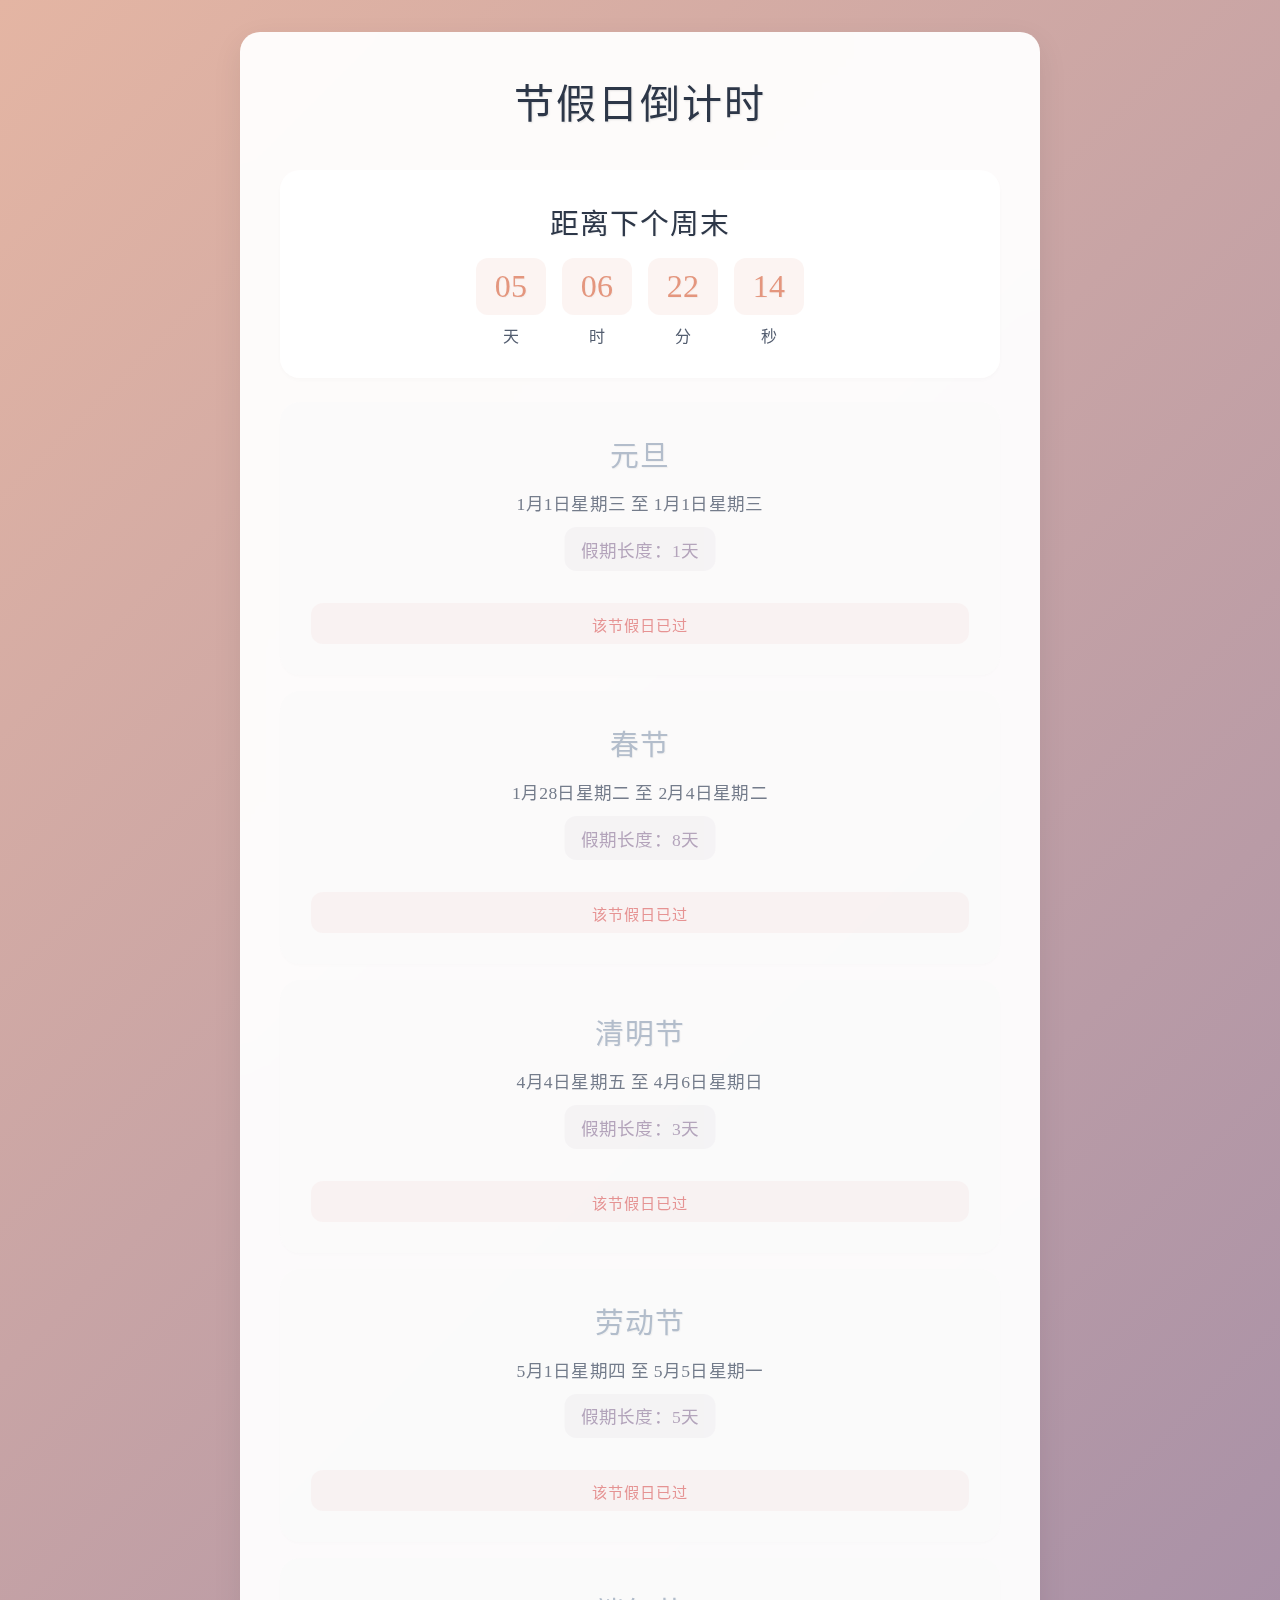
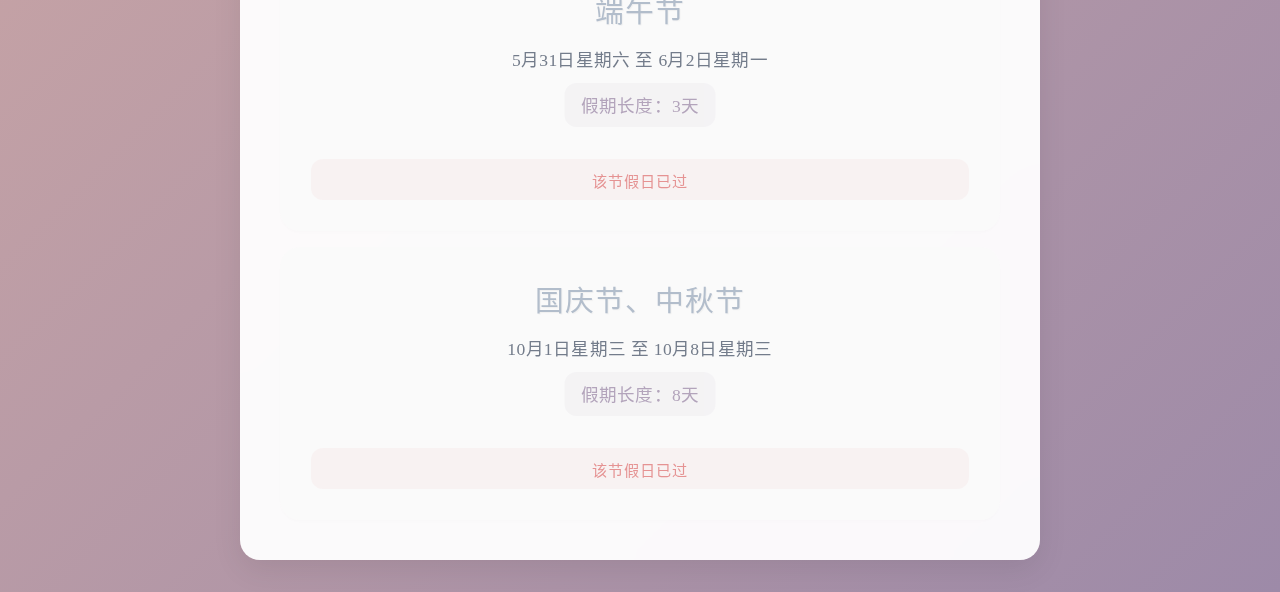
==== index.html @ cb2744f0 "init" ====
<!DOCTYPE html>
<html lang="zh-CN">
<head>
    <meta charset="UTF-8">
    <meta name="viewport" content="width=device-width, initial-scale=1.0">
    <title>节假日倒计时</title>
    <link rel="stylesheet" href="style.css">
</head>
<body>
    <div class="container">
        <h1>节假日倒计时</h1>
        <div class="countdown-container">
            <div class="countdown-item">
                <h2>距离下个周末</h2>
                <div id="weekend-countdown" class="countdown">
                    <div class="time-block">
                        <span id="weekend-days">--</span>
                        <label>天</label>
                    </div>
                    <div class="time-block">
                        <span id="weekend-hours">--</span>
                        <label>时</label>
                    </div>
                    <div class="time-block">
                        <span id="weekend-minutes">--</span>
                        <label>分</label>
                    </div>
                    <div class="time-block">
                        <span id="weekend-seconds">--</span>
                        <label>秒</label>
                    </div>
                </div>
            </div>
            <div id="all-holidays" class="all-holidays">
                <!-- 节假日倒计时将在这里动态生成 -->
            </div>
        </div>
    </div>
    <script src="script.js"></script>
</body>
</html>
---- style.css ----
* {
    margin: 0;
    padding: 0;
    box-sizing: border-box;
}

:root {
    /* 主色调 - 更暗淡的色调 */
    --primary-color: #E4967E;    /* 暗淡的珊瑚色 */
    --secondary-color: #9D8AA8;  /* 暗淡的紫色 */
    --accent-color: #E48E8E;     /* 暗淡的玫瑰色 */
    
    /* 背景渐变 - 更柔和的过渡 */
    --background-gradient: linear-gradient(135deg, #E4B5A3 0%, #9D8AA8 100%);
    
    /* 卡片和文字颜色 - 更深更醒目 */
    --card-background: rgba(255, 255, 255, 0.95);
    --text-primary: #2D3748;     /* 更深的主标题色 */
    --text-secondary: #4A5568;   /* 更深的次要文字 */
    --text-muted: #718096;      /* 更深的提示文字 */
    
    /* 状态颜色 - 更醒目 */
    --past-color: #A0AEC0;      /* 更深的过期色 */
    --error-color: #E07A7A;     /* 更深的错误色 */
    --success-color: #DD8165;   /* 更深的成功色 */
    
    /* 阴影和圆角 */
    --shadow-sm: 0 2px 4px rgba(0, 0, 0, 0.02);
    --shadow-md: 0 4px 6px rgba(0, 0, 0, 0.05);
    --shadow-lg: 0 10px 30px rgba(0, 0, 0, 0.08);
    --border-radius: 20px;
}

/* 设置全局字体 */
@import url('https://fonts.googleapis.com/css2?family=Caveat:wght@400;500;600;700&family=ZCOOL+XiaoWei&family=Ma+Shan+Zheng&display=swap');

body {
    font-family: 'Ma Shan Zheng', 'ZCOOL XiaoWei', cursive;
    background: var(--background-gradient);
    min-height: 100vh;
    display: flex;
    justify-content: center;
    align-items: flex-start;
    padding: 2rem 1rem;
    color: var(--text-primary);
    letter-spacing: 0.3px;
}

.container {
    background: var(--card-background);
    padding: 2.5rem;
    border-radius: var(--border-radius);
    box-shadow: var(--shadow-lg);
    width: 100%;
    max-width: 800px;
    margin: 0 auto;
    backdrop-filter: blur(10px);
}

h1 {
    text-align: center;
    margin-bottom: 2.5rem;
    color: var(--text-primary);
    font-size: 2.5rem;
    font-weight: normal;
    letter-spacing: 2px;
    font-family: 'Ma Shan Zheng', cursive;
    text-shadow: 1px 1px 2px rgba(0, 0, 0, 0.1);  /* 添加轻微文字阴影 */
}

.countdown-container {
    display: flex;
    flex-direction: column;
    gap: 1.5rem;
}

.countdown-item {
    background: white;
    padding: 1.8rem;
    border-radius: var(--border-radius);
    box-shadow: var(--shadow-sm);
    transition: all 0.3s ease;
    border: 2px solid transparent;
    background: rgba(255, 255, 255, 0.9);  /* 略微透明的背景 */
}

.countdown-item:hover {
    transform: translateY(-2px);
    box-shadow: var(--shadow-md);
    border-color: rgba(228, 150, 126, 0.15);  /* 更暗淡的边框色 */
}

h2 {
    text-align: center;
    margin-bottom: 1rem;
    color: var(--text-primary);
    font-size: 1.8rem;
    font-weight: normal;
    letter-spacing: 1px;
    font-family: 'Ma Shan Zheng', cursive;
    text-shadow: 1px 1px 1px rgba(0, 0, 0, 0.05);  /* 添加轻微文字阴影 */
}

#holiday-name {
    text-align: center;
    color: #4299e1;
    font-size: 1.2rem;
    margin-bottom: 1rem;
    font-weight: bold;
}

.holiday-date {
    text-align: center;
    color: var(--text-secondary);
    font-size: 1.1rem;
    margin-bottom: 0.75rem;
    font-weight: normal;
    font-family: 'ZCOOL XiaoWei', cursive;
    opacity: 0.95;  /* 提高不透明度 */
}

.holiday-duration {
    text-align: center;
    color: var(--secondary-color);
    font-size: 1.1rem;
    margin-bottom: 1.25rem;
    font-weight: normal;
    background: rgba(157, 138, 168, 0.08);  /* 稍微加深背景 */
    padding: 0.6rem 1rem;
    border-radius: 12px;
    display: inline-block;
    margin-left: 50%;
    transform: translateX(-50%);
    font-family: 'ZCOOL XiaoWei', cursive;
    opacity: 0.95;  /* 提高不透明度 */
}

.countdown {
    display: flex;
    justify-content: center;
    gap: 1rem;
    flex-wrap: wrap;
}

.time-block {
    display: flex;
    flex-direction: column;
    align-items: center;
    min-width: 70px;
}

.time-block span {
    font-size: 2rem;
    font-weight: normal;
    color: var(--primary-color);
    background: rgba(228, 150, 126, 0.1);  /* 加深背景 */
    padding: 0.6rem;
    border-radius: 12px;
    min-width: 70px;
    text-align: center;
    line-height: 1.2;
    font-family: 'Caveat', cursive;
    text-shadow: 1px 1px 1px rgba(0, 0, 0, 0.03);  /* 添加轻微文字阴影 */
}

.time-block label {
    margin-top: 0.5rem;
    color: var(--text-secondary);  /* 改用更深的颜色 */
    font-size: 1rem;
    font-weight: normal;
    font-family: 'ZCOOL XiaoWei', cursive;
    opacity: 0.95;  /* 提高不透明度 */
}

.all-holidays {
    display: flex;
    flex-direction: column;
    gap: 1rem;
}

.holiday-past {
    background: #FAFAFA;
    opacity: 0.8;  /* 稍微降低不透明度 */
}

.holiday-past h2 {
    color: var(--past-color);
}

.holiday-past .holiday-status {
    color: var(--error-color);
    font-weight: 600;
    text-align: center;
    margin-top: 0.75rem;
    font-size: 0.95rem;
}

.holiday-status {
    text-align: center;
    font-weight: normal;
    margin-top: 1rem;
    font-size: 1.1rem;
    padding: 0.6rem 1rem;
    border-radius: 12px;
    letter-spacing: 1px;
    font-family: 'ZCOOL XiaoWei', cursive;
}

.holiday-status.past {
    color: var(--error-color);
    background: rgba(224, 122, 122, 0.08);  /* 加深背景 */
    font-weight: 500;  /* 稍微加粗 */
}

.holiday-status.ongoing {
    color: var(--success-color);
    background: rgba(221, 129, 101, 0.08);  /* 加深背景 */
    font-weight: 500;  /* 稍微加粗 */
    animation: pulse 2s infinite;
}

.holiday-ongoing {
    border: 2px solid rgba(228, 181, 163, 0.12);  /* 更暗淡的边框 */
}

@keyframes pulse {
    0% {
        opacity: 0.8;
    }
    50% {
        opacity: 1;
    }
    100% {
        opacity: 0.8;
    }
}

@media (max-width: 600px) {
    body {
        padding: 1rem 0.5rem;
    }

    .container {
        padding: 1.5rem 1rem;
    }
    
    h1 {
        font-size: 2rem;
    }
    
    h2 {
        font-size: 1.5rem;
    }
    
    .countdown-item {
        padding: 1.25rem 1rem;
    }
    
    .time-block {
        min-width: 60px;
    }
    
    .time-block span {
        font-size: 1.8rem;
    }
    
    .holiday-date,
    .holiday-duration,
    .holiday-status {
        font-size: 1rem;
    }
}
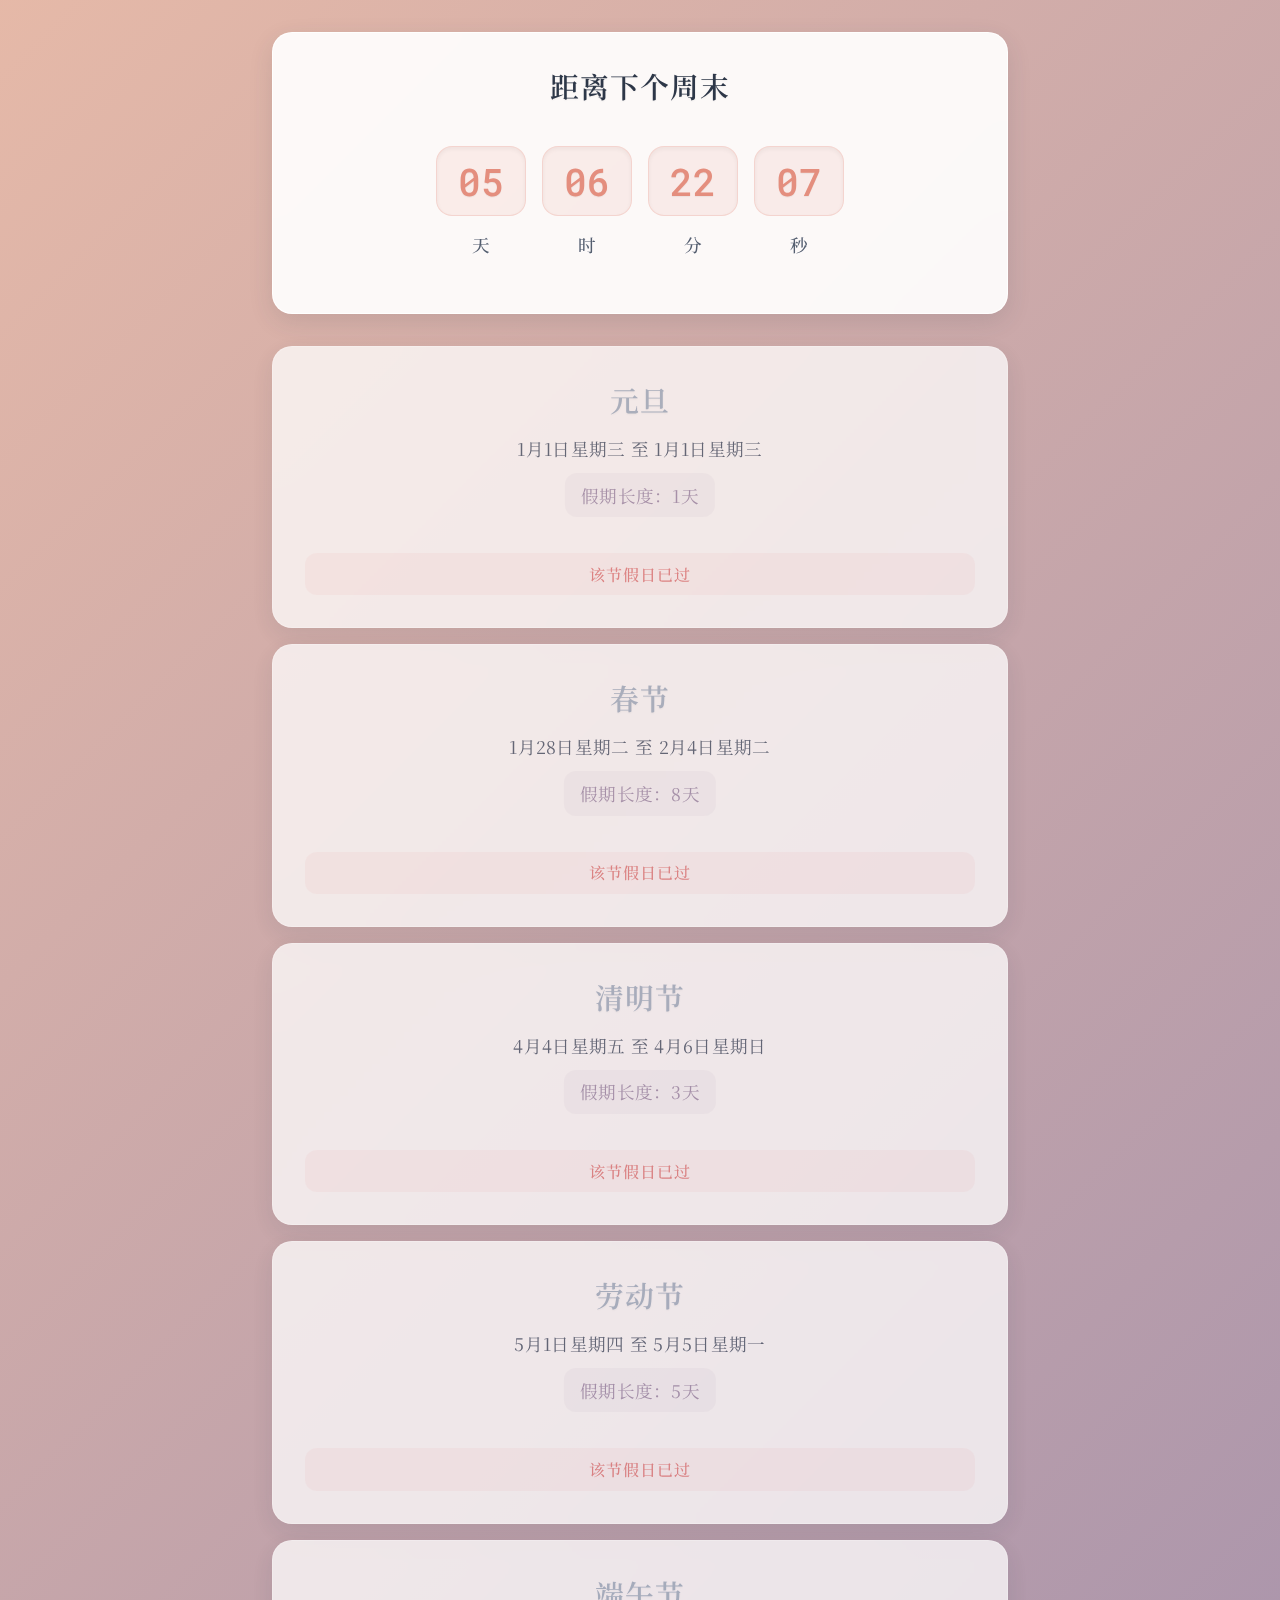
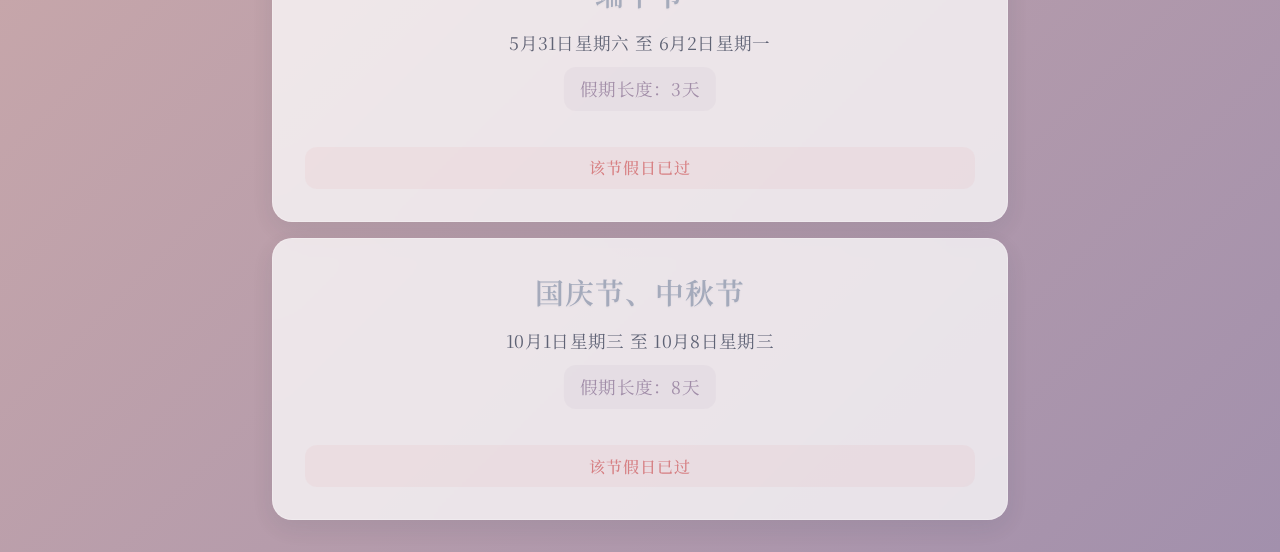
==== commit 97291d10: "update" ====
--- a/index.html
+++ b/index.html
@@ -8,7 +8,6 @@
 </head>
 <body>
     <div class="container">
-        <h1>节假日倒计时</h1>
         <div class="countdown-container">
             <div class="countdown-item">
                 <h2>距离下个周末</h2>
--- a/style.css
+++ b/style.css
@@ -1,3 +1,7 @@
+/* 字体导入 - 使用国内CDN */
+@import url('https://fonts.font.im/css2?family=Roboto+Mono:wght@500&display=swap');
+@import url('https://fonts.googleapis.com/css2?family=Noto+Serif+SC:wght@400;500;600;700&display=swap');
+
 * {
     margin: 0;
     padding: 0;
@@ -5,89 +9,76 @@
 }
 
 :root {
-    /* 主色调 - 更暗淡的色调 */
-    --primary-color: #E4967E;    /* 暗淡的珊瑚色 */
-    --secondary-color: #9D8AA8;  /* 暗淡的紫色 */
-    --accent-color: #E48E8E;     /* 暗淡的玫瑰色 */
-    
-    /* 背景渐变 - 更柔和的过渡 */
-    --background-gradient: linear-gradient(135deg, #E4B5A3 0%, #9D8AA8 100%);
-    
-    /* 卡片和文字颜色 - 更深更醒目 */
-    --card-background: rgba(255, 255, 255, 0.95);
-    --text-primary: #2D3748;     /* 更深的主标题色 */
-    --text-secondary: #4A5568;   /* 更深的次要文字 */
-    --text-muted: #718096;      /* 更深的提示文字 */
-    
-    /* 状态颜色 - 更醒目 */
-    --past-color: #A0AEC0;      /* 更深的过期色 */
-    --error-color: #E07A7A;     /* 更深的错误色 */
-    --success-color: #DD8165;   /* 更深的成功色 */
+    /* 主色调 - 更精致的色调 */
+    --primary-color: #E48E7E;    /* 稍微深一点的珊瑚色 */
+    --secondary-color: #9D8AA8;  /* 保持紫色 */
+    --accent-color: #E48E8E;     /* 玫瑰色 */
+    
+    /* 背景渐变 - 更细腻的过渡 */
+    --background-gradient: linear-gradient(135deg, 
+        rgba(228, 181, 163, 0.95) 0%, 
+        rgba(157, 138, 168, 0.95) 100%
+    );
+    
+    /* 卡片和文字颜色 */
+    --card-background: rgba(255, 255, 255, 0.92);
+    --text-primary: #2D3748;
+    --text-secondary: #4A5568;
+    --text-muted: #718096;
+    
+    /* 状态颜色 */
+    --past-color: #A0AEC0;
+    --error-color: #E07A7A;
+    --success-color: #DD8165;
     
     /* 阴影和圆角 */
-    --shadow-sm: 0 2px 4px rgba(0, 0, 0, 0.02);
-    --shadow-md: 0 4px 6px rgba(0, 0, 0, 0.05);
-    --shadow-lg: 0 10px 30px rgba(0, 0, 0, 0.08);
+    --shadow-sm: 0 2px 4px rgba(0, 0, 0, 0.04);
+    --shadow-md: 0 4px 6px rgba(0, 0, 0, 0.06);
+    --shadow-lg: 0 8px 24px rgba(45, 55, 72, 0.12);
     --border-radius: 20px;
 }
 
-/* 设置全局字体 */
-@import url('https://fonts.googleapis.com/css2?family=Caveat:wght@400;500;600;700&family=ZCOOL+XiaoWei&family=Ma+Shan+Zheng&display=swap');
-
 body {
-    font-family: 'Ma Shan Zheng', 'ZCOOL XiaoWei', cursive;
+    font-family: 'Noto Serif SC', serif;
     background: var(--background-gradient);
     min-height: 100vh;
+    margin: 0;
+    padding: 0;
     display: flex;
     justify-content: center;
-    align-items: flex-start;
-    padding: 2rem 1rem;
+    align-items: center;
     color: var(--text-primary);
     letter-spacing: 0.3px;
+    overflow-y: auto;
 }
 
 .container {
+    width: 100%;
+    max-width: 800px;
+    margin: 2rem auto;
+    padding: 0 2rem;
+}
+
+.countdown-container {
+    display: flex;
+    flex-direction: column;
+    gap: 2rem;
+}
+
+.countdown-item {
     background: var(--card-background);
-    padding: 2.5rem;
+    padding: 2rem;
     border-radius: var(--border-radius);
     box-shadow: var(--shadow-lg);
-    width: 100%;
-    max-width: 800px;
-    margin: 0 auto;
-    backdrop-filter: blur(10px);
-}
-
-h1 {
-    text-align: center;
-    margin-bottom: 2.5rem;
-    color: var(--text-primary);
-    font-size: 2.5rem;
-    font-weight: normal;
-    letter-spacing: 2px;
-    font-family: 'Ma Shan Zheng', cursive;
-    text-shadow: 1px 1px 2px rgba(0, 0, 0, 0.1);  /* 添加轻微文字阴影 */
-}
-
-.countdown-container {
-    display: flex;
-    flex-direction: column;
-    gap: 1.5rem;
-}
-
-.countdown-item {
-    background: white;
-    padding: 1.8rem;
-    border-radius: var(--border-radius);
-    box-shadow: var(--shadow-sm);
-    transition: all 0.3s ease;
-    border: 2px solid transparent;
-    background: rgba(255, 255, 255, 0.9);  /* 略微透明的背景 */
+    transition: all 0.5s cubic-bezier(0.34, 1.56, 0.64, 1);
+    border: 1px solid rgba(255, 255, 255, 0.9);
+    backdrop-filter: blur(12px);
 }
 
 .countdown-item:hover {
-    transform: translateY(-2px);
-    box-shadow: var(--shadow-md);
-    border-color: rgba(228, 150, 126, 0.15);  /* 更暗淡的边框色 */
+    transform: translateY(-6px) scale(1.02);
+    box-shadow: var(--shadow-lg);
+    border-color: rgba(228, 150, 126, 0.3);
 }
 
 h2 {
@@ -95,18 +86,68 @@
     margin-bottom: 1rem;
     color: var(--text-primary);
     font-size: 1.8rem;
-    font-weight: normal;
+    font-weight: 600;
     letter-spacing: 1px;
-    font-family: 'Ma Shan Zheng', cursive;
-    text-shadow: 1px 1px 1px rgba(0, 0, 0, 0.05);  /* 添加轻微文字阴影 */
-}
-
-#holiday-name {
-    text-align: center;
-    color: #4299e1;
-    font-size: 1.2rem;
-    margin-bottom: 1rem;
-    font-weight: bold;
+    text-shadow: 0 1px 2px rgba(0, 0, 0, 0.05);
+}
+
+.countdown {
+    display: flex;
+    justify-content: center;
+    gap: 1rem;
+    flex-wrap: wrap;
+    padding: 1.5rem 0;
+}
+
+.time-block {
+    display: flex;
+    flex-direction: column;
+    align-items: center;
+    min-width: 90px;
+    position: relative;
+}
+
+.time-block span {
+    font-family: 'Roboto Mono', monospace;
+    font-size: 2.4rem;
+    font-weight: 500;
+    color: var(--primary-color);
+    background: rgba(228, 142, 126, 0.12);
+    padding: 0.8rem;
+    border-radius: 16px;
+    min-width: 90px;
+    text-align: center;
+    line-height: 1;
+    display: flex;
+    justify-content: center;
+    align-items: center;
+    height: 70px;
+    box-shadow: inset 0 2px 4px rgba(0, 0, 0, 0.05);
+    border: 1px solid rgba(228, 142, 126, 0.25);
+    transition: all 0.3s cubic-bezier(0.4, 0, 0.2, 1);
+    text-shadow: 0 1px 1px rgba(0, 0, 0, 0.05);
+}
+
+.time-block:hover span {
+    transform: translateY(-2px);
+    background: rgba(228, 142, 126, 0.18);
+    box-shadow: inset 0 2px 6px rgba(0, 0, 0, 0.08);
+    border-color: rgba(228, 142, 126, 0.35);
+}
+
+.time-block label {
+    margin-top: 1rem;
+    color: var(--text-secondary);
+    font-size: 1.1rem;
+    font-weight: 500;
+    opacity: 0.95;
+    text-shadow: 0 1px 1px rgba(255, 255, 255, 0.5);
+}
+
+.all-holidays {
+    display: flex;
+    flex-direction: column;
+    gap: 1rem;
 }
 
 .holiday-date {
@@ -114,9 +155,6 @@
     color: var(--text-secondary);
     font-size: 1.1rem;
     margin-bottom: 0.75rem;
-    font-weight: normal;
-    font-family: 'ZCOOL XiaoWei', cursive;
-    opacity: 0.95;  /* 提高不透明度 */
 }
 
 .holiday-duration {
@@ -124,136 +162,117 @@
     color: var(--secondary-color);
     font-size: 1.1rem;
     margin-bottom: 1.25rem;
-    font-weight: normal;
-    background: rgba(157, 138, 168, 0.08);  /* 稍微加深背景 */
+    background: rgba(157, 138, 168, 0.08);
     padding: 0.6rem 1rem;
     border-radius: 12px;
     display: inline-block;
     margin-left: 50%;
     transform: translateX(-50%);
-    font-family: 'ZCOOL XiaoWei', cursive;
-    opacity: 0.95;  /* 提高不透明度 */
-}
-
-.countdown {
-    display: flex;
-    justify-content: center;
-    gap: 1rem;
-    flex-wrap: wrap;
-}
-
-.time-block {
-    display: flex;
-    flex-direction: column;
-    align-items: center;
-    min-width: 70px;
-}
-
-.time-block span {
-    font-size: 2rem;
-    font-weight: normal;
-    color: var(--primary-color);
-    background: rgba(228, 150, 126, 0.1);  /* 加深背景 */
-    padding: 0.6rem;
-    border-radius: 12px;
-    min-width: 70px;
-    text-align: center;
-    line-height: 1.2;
-    font-family: 'Caveat', cursive;
-    text-shadow: 1px 1px 1px rgba(0, 0, 0, 0.03);  /* 添加轻微文字阴影 */
-}
-
-.time-block label {
-    margin-top: 0.5rem;
-    color: var(--text-secondary);  /* 改用更深的颜色 */
-    font-size: 1rem;
-    font-weight: normal;
-    font-family: 'ZCOOL XiaoWei', cursive;
-    opacity: 0.95;  /* 提高不透明度 */
-}
-
-.all-holidays {
-    display: flex;
-    flex-direction: column;
-    gap: 1rem;
 }
 
 .holiday-past {
-    background: #FAFAFA;
-    opacity: 0.8;  /* 稍微降低不透明度 */
+    opacity: 0.8;
 }
 
 .holiday-past h2 {
     color: var(--past-color);
 }
 
-.holiday-past .holiday-status {
-    color: var(--error-color);
-    font-weight: 600;
-    text-align: center;
-    margin-top: 0.75rem;
-    font-size: 0.95rem;
-}
-
 .holiday-status {
     text-align: center;
-    font-weight: normal;
     margin-top: 1rem;
-    font-size: 1.1rem;
     padding: 0.6rem 1rem;
     border-radius: 12px;
     letter-spacing: 1px;
-    font-family: 'ZCOOL XiaoWei', cursive;
 }
 
 .holiday-status.past {
     color: var(--error-color);
-    background: rgba(224, 122, 122, 0.08);  /* 加深背景 */
-    font-weight: 500;  /* 稍微加粗 */
+    background: rgba(224, 122, 122, 0.08);
+    font-weight: 500;
 }
 
 .holiday-status.ongoing {
     color: var(--success-color);
-    background: rgba(221, 129, 101, 0.08);  /* 加深背景 */
-    font-weight: 500;  /* 稍微加粗 */
-    animation: pulse 2s infinite;
+    background: rgba(221, 129, 101, 0.08);
+    font-weight: 500;
+    animation: pulse 2.5s cubic-bezier(0.4, 0, 0.2, 1) infinite;
 }
 
 .holiday-ongoing {
-    border: 2px solid rgba(228, 181, 163, 0.12);  /* 更暗淡的边框 */
+    border: 2px solid rgba(228, 181, 163, 0.12);
 }
 
 @keyframes pulse {
-    0% {
-        opacity: 0.8;
-    }
-    50% {
-        opacity: 1;
-    }
-    100% {
-        opacity: 0.8;
-    }
-}
-
-@media (max-width: 600px) {
-    body {
-        padding: 1rem 0.5rem;
-    }
-
+    0% { opacity: 0.8; transform: scale(1); }
+    50% { opacity: 1; transform: scale(1.02); }
+    100% { opacity: 0.8; transform: scale(1); }
+}
+
+@media (max-width: 768px) {
     .container {
-        padding: 1.5rem 1rem;
-    }
-    
-    h1 {
+        padding: 1rem;
+        margin: 1rem auto;
+    }
+    
+    .countdown-item {
+        padding: 1.5rem;
+        margin: 0 0.5rem;
+    }
+    
+    .countdown {
+        gap: 0.8rem;
+        padding: 1rem 0;
+    }
+    
+    .time-block {
+        min-width: 65px;
+    }
+    
+    .time-block span {
         font-size: 2rem;
+        min-width: 65px;
+        height: 55px;
+        padding: 0.5rem;
+        border-radius: 12px;
+    }
+    
+    .time-block label {
+        margin-top: 0.6rem;
+        font-size: 0.9rem;
     }
     
     h2 {
-        font-size: 1.5rem;
+        font-size: 1.4rem;
+        margin-bottom: 0.8rem;
+    }
+    
+    .holiday-date,
+    .holiday-duration {
+        font-size: 0.95rem;
+        padding: 0.5rem 0.8rem;
+    }
+    
+    .holiday-status {
+        font-size: 0.95rem;
+        padding: 0.5rem 0.8rem;
+        margin-top: 0.8rem;
+    }
+    
+    .countdown-item:hover {
+        transform: translateY(-3px) scale(1.01);
+    }
+}
+
+@media (max-width: 360px) {
+    .container {
+        padding: 0.5rem;
+        margin: 0.5rem auto;
     }
     
     .countdown-item {
-        padding: 1.25rem 1rem;
+        padding: 1rem;
+        margin: 0 0.25rem;
     }
     
     .time-block {
@@ -262,11 +281,11 @@
     
     .time-block span {
         font-size: 1.8rem;
-    }
-    
-    .holiday-date,
-    .holiday-duration,
-    .holiday-status {
-        font-size: 1rem;
+        min-width: 60px;
+        height: 50px;
+    }
+    
+    h2 {
+        font-size: 1.2rem;
     }
 } 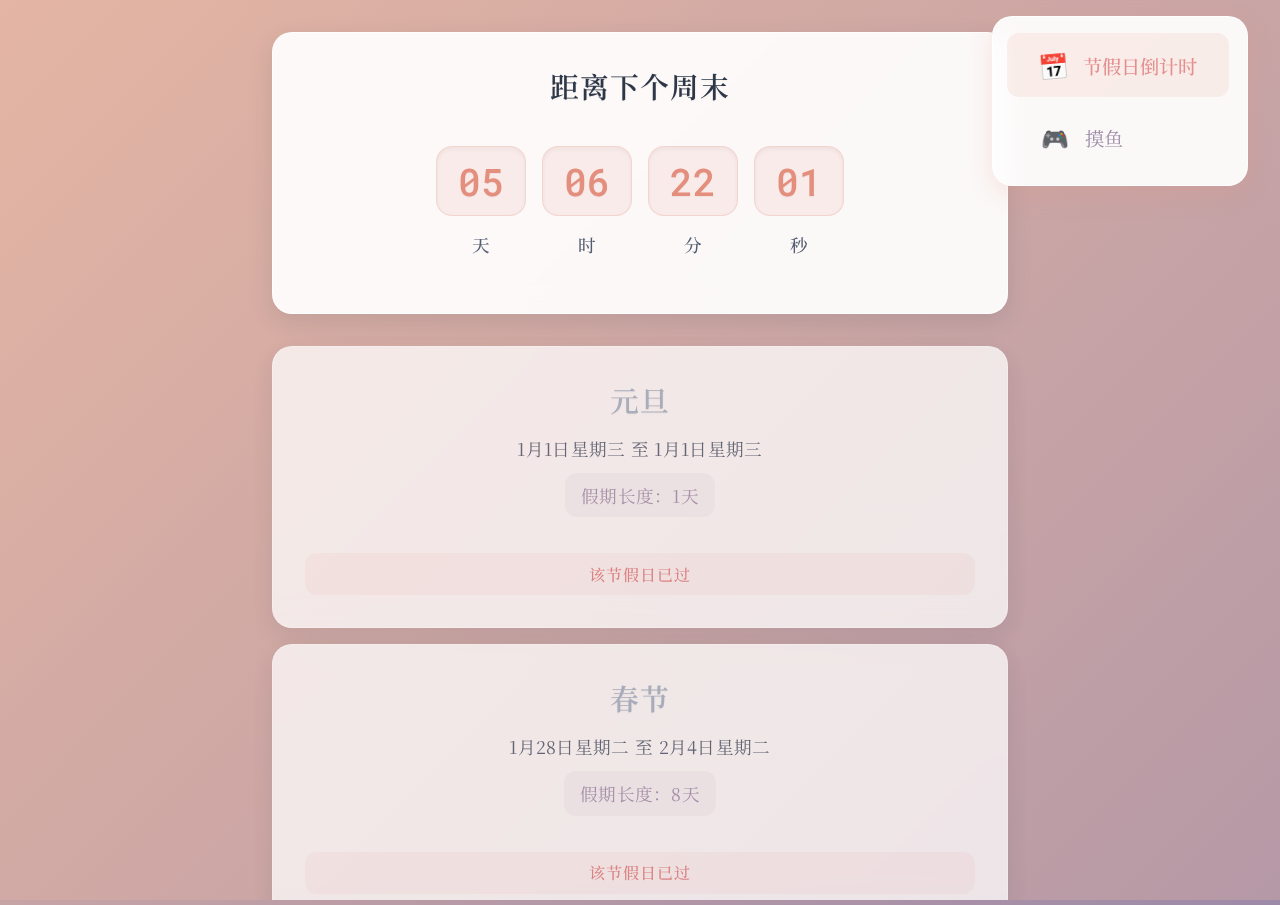
==== commit 83d37b19: "update" ====
--- a/index.html
+++ b/index.html
@@ -3,38 +3,39 @@
 <head>
     <meta charset="UTF-8">
     <meta name="viewport" content="width=device-width, initial-scale=1.0">
-    <title>节假日倒计时</title>
-    <link rel="stylesheet" href="style.css">
+    <title>摸鱼小站</title>
+    <link rel="stylesheet" href="main.css">
 </head>
 <body>
-    <div class="container">
-        <div class="countdown-container">
-            <div class="countdown-item">
-                <h2>距离下个周末</h2>
-                <div id="weekend-countdown" class="countdown">
-                    <div class="time-block">
-                        <span id="weekend-days">--</span>
-                        <label>天</label>
-                    </div>
-                    <div class="time-block">
-                        <span id="weekend-hours">--</span>
-                        <label>时</label>
-                    </div>
-                    <div class="time-block">
-                        <span id="weekend-minutes">--</span>
-                        <label>分</label>
-                    </div>
-                    <div class="time-block">
-                        <span id="weekend-seconds">--</span>
-                        <label>秒</label>
-                    </div>
+    <div class="app-container">
+        <!-- 头部区域 -->
+        <header class="app-header">
+            <!-- Tabs导航 -->
+            <div class="tabs">
+                <div class="tab active" data-tab="countdown">
+                    <span class="tab-icon">📅</span>
+                    节假日倒计时
+                </div>
+                <div class="tab" data-tab="relax">
+                    <span class="tab-icon">🎮</span>
+                    摸鱼
                 </div>
             </div>
-            <div id="all-holidays" class="all-holidays">
-                <!-- 节假日倒计时将在这里动态生成 -->
+        </header>
+
+        <!-- 主内容区域 -->
+        <main class="main-content">
+            <!-- 倒计时模块 -->
+            <div id="countdown" class="tab-content active">
+                <iframe src="countdown.html" frameborder="0"></iframe>
             </div>
-        </div>
+
+            <!-- 摸鱼模块 -->
+            <div id="relax" class="tab-content">
+                <iframe src="relax.html" frameborder="0"></iframe>
+            </div>
+        </main>
     </div>
-    <script src="script.js"></script>
+    <script src="main.js"></script>
 </body>
 </html> --- a/main.css
+++ b/main.css
@@ -0,0 +1,206 @@
+/* 字体导入 */
+@import url('https://fonts.font.im/css2?family=Noto+Serif+SC:wght@400;500;600;700&display=swap');
+
+* {
+    margin: 0;
+    padding: 0;
+    box-sizing: border-box;
+}
+
+:root {
+    /* 主题色 - 使用更轻松愉悦的配色 */
+    --primary-bg: var(--background-gradient);
+    --header-bg: rgba(255, 255, 255, 0.92);
+    --primary-color: #E4967E;
+    --secondary-color: #9D8AA8;
+    --accent-color: #E48E8E;
+    --hover-color: rgba(228, 150, 126, 0.12);
+    --border-color: rgba(255, 255, 255, 0.8);
+    
+    /* 背景渐变 - 更柔和的过渡 */
+    --background-gradient: linear-gradient(135deg, #E4B5A3 0%, #9D8AA8 100%);
+    
+    /* 阴影 */
+    --shadow-sm: 0 2px 8px rgba(228, 150, 126, 0.12);
+    --shadow-md: 0 4px 12px rgba(228, 150, 126, 0.16);
+    --shadow-lg: 0 8px 24px rgba(228, 150, 126, 0.2);
+    
+    /* 间距 */
+    --spacing-xs: 0.25rem;
+    --spacing-sm: 0.5rem;
+    --spacing-md: 1rem;
+    --spacing-lg: 2rem;
+    
+    /* 圆角 */
+    --radius-sm: 8px;
+    --radius-md: 12px;
+    --radius-lg: 20px;
+}
+
+body {
+    font-family: 'Noto Serif SC', serif;
+    background: var(--background-gradient);
+    color: var(--primary-color);
+    min-height: 100vh;
+    margin: 0;
+    overflow: hidden;
+}
+
+.app-container {
+    min-height: 100vh;
+    display: flex;
+    flex-direction: column;
+    overflow: hidden;
+    position: relative;
+}
+
+/* 头部样式 */
+.app-header {
+    position: fixed;
+    top: var(--spacing-md);
+    right: var(--spacing-lg);
+    z-index: 100;
+}
+
+/* Tabs样式 */
+.tabs {
+    display: flex;
+    flex-direction: column;
+    gap: var(--spacing-sm);
+    padding: var(--spacing-md);
+    background: var(--header-bg);
+    border-radius: var(--radius-lg);
+    box-shadow: var(--shadow-lg);
+    backdrop-filter: blur(12px);
+    border: 1px solid var(--border-color);
+    transform: translateX(0);
+    transition: transform 0.3s ease;
+}
+
+.tabs:hover {
+    transform: translateX(-4px);
+}
+
+.tab {
+    padding: var(--spacing-md) var(--spacing-lg);
+    cursor: pointer;
+    color: var(--secondary-color);
+    transition: all 0.3s ease;
+    display: flex;
+    align-items: center;
+    gap: var(--spacing-md);
+    font-size: 1.2rem;
+    border-radius: var(--radius-md);
+    background: transparent;
+    white-space: nowrap;
+    position: relative;
+    overflow: hidden;
+}
+
+.tab:hover {
+    color: var(--accent-color);
+    background-color: var(--hover-color);
+    transform: translateX(-2px);
+}
+
+.tab.active {
+    color: var(--accent-color);
+    background-color: var(--hover-color);
+    font-weight: 500;
+    transform: translateX(-2px);
+}
+
+.tab-icon {
+    font-size: 1.4rem;
+    transition: all 0.3s ease;
+}
+
+.tab:hover .tab-icon,
+.tab.active .tab-icon {
+    transform: scale(1.1) rotate(-5deg);
+}
+
+/* 主内容区域样式 */
+.main-content {
+    flex: 1;
+    height: 100vh;
+    overflow: hidden;
+}
+
+.tab-content {
+    display: none;
+    height: 100%;
+}
+
+.tab-content.active {
+    display: block;
+    height: 100%;
+}
+
+/* iframe 样式 */
+.tab-content iframe {
+    width: 100%;
+    height: 100vh;
+    border: none;
+}
+
+/* 占位内容样式 */
+.placeholder {
+    height: 100vh;
+    display: flex;
+    flex-direction: column;
+    justify-content: center;
+    align-items: center;
+    text-align: center;
+    padding: var(--spacing-lg);
+    color: var(--secondary-color);
+    background: var(--background-gradient);
+}
+
+.placeholder h2 {
+    font-size: 2rem;
+    margin-bottom: var(--spacing-md);
+    color: var(--primary-color);
+    text-shadow: 0 2px 4px rgba(0, 0, 0, 0.1);
+}
+
+.placeholder p {
+    color: var(--secondary-color);
+    font-size: 1.2rem;
+    line-height: 1.6;
+}
+
+/* 响应式设计 */
+@media (max-width: 768px) {
+    .app-header {
+        top: auto;
+        bottom: var(--spacing-lg);
+        right: 50%;
+        transform: translateX(50%);
+    }
+    
+    .tabs {
+        flex-direction: row;
+        padding: var(--spacing-sm);
+        transform: translateY(0);
+    }
+    
+    .tabs:hover {
+        transform: translateY(-4px);
+    }
+    
+    .tab {
+        padding: var(--spacing-sm) var(--spacing-md);
+        font-size: 1rem;
+        gap: var(--spacing-sm);
+    }
+    
+    .tab:hover,
+    .tab.active {
+        transform: scale(1.05);
+    }
+    
+    .tab-icon {
+        font-size: 1.2rem;
+    }
+} 